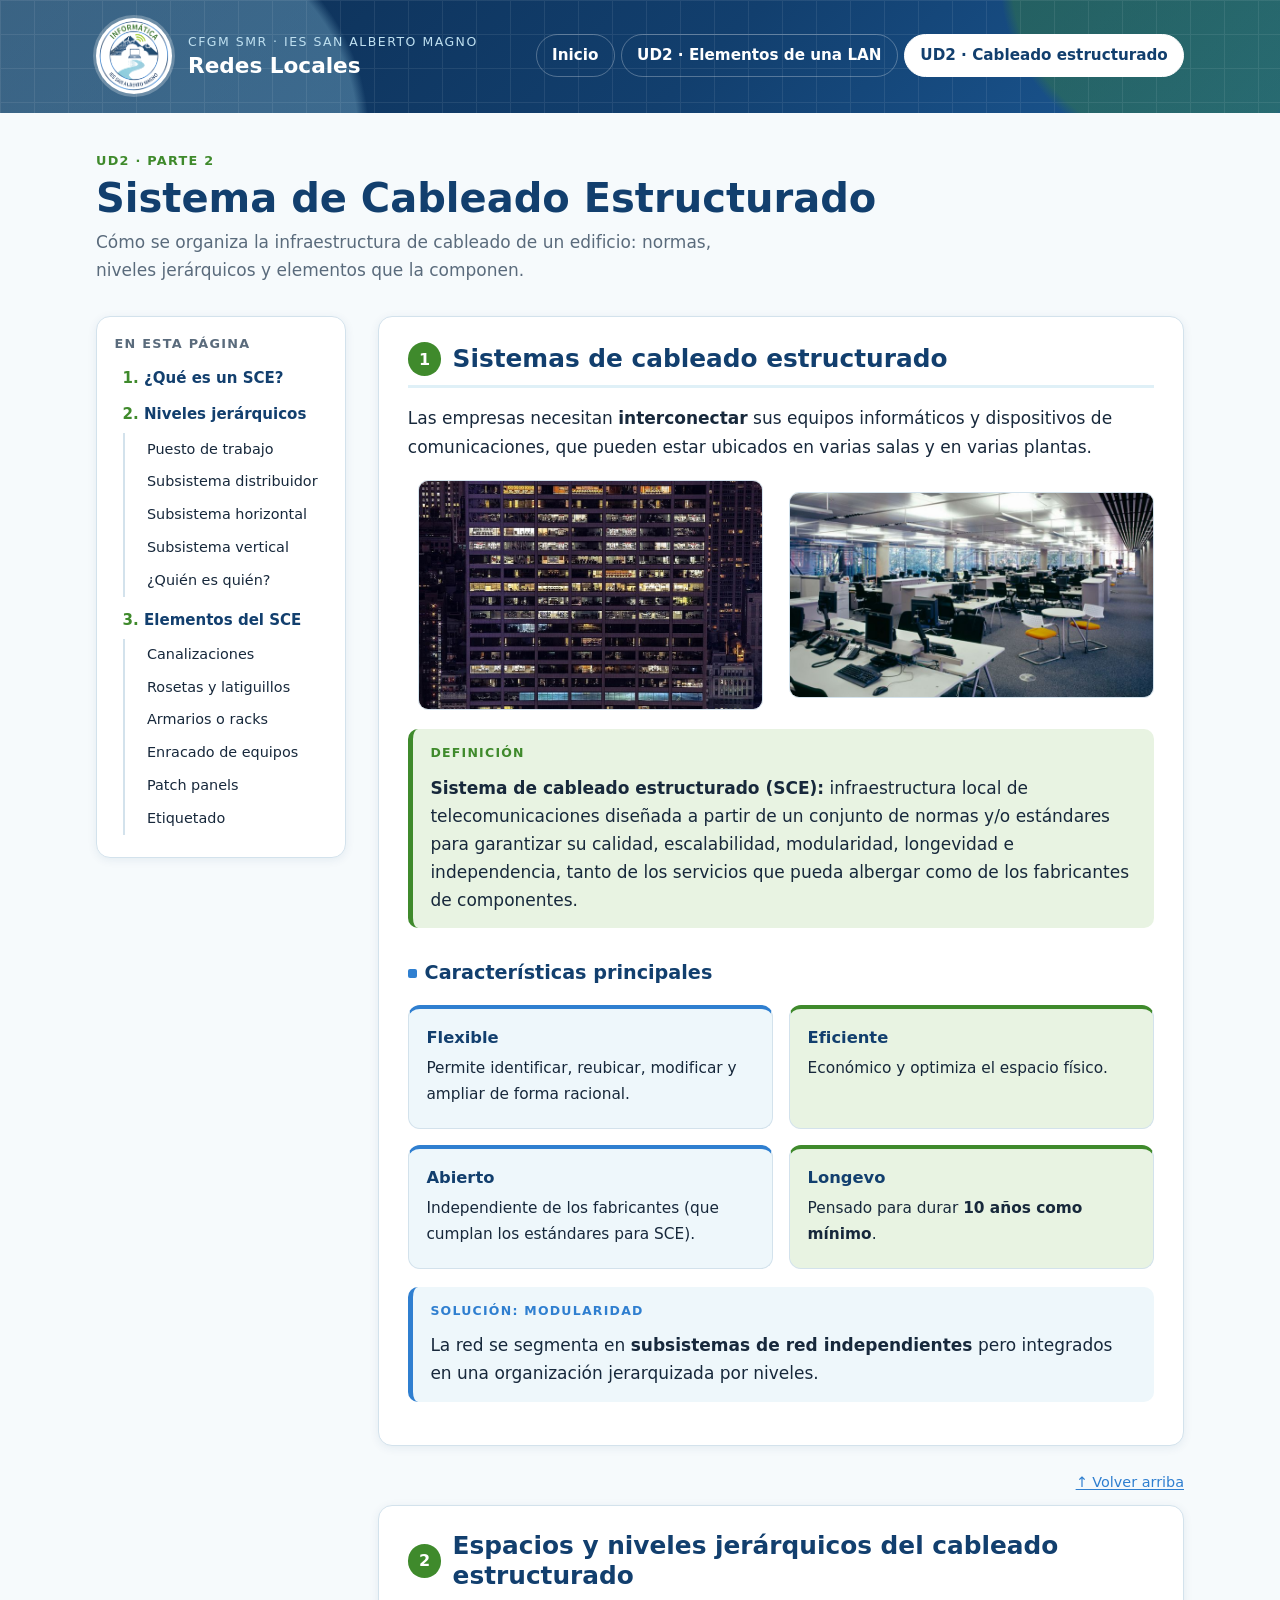
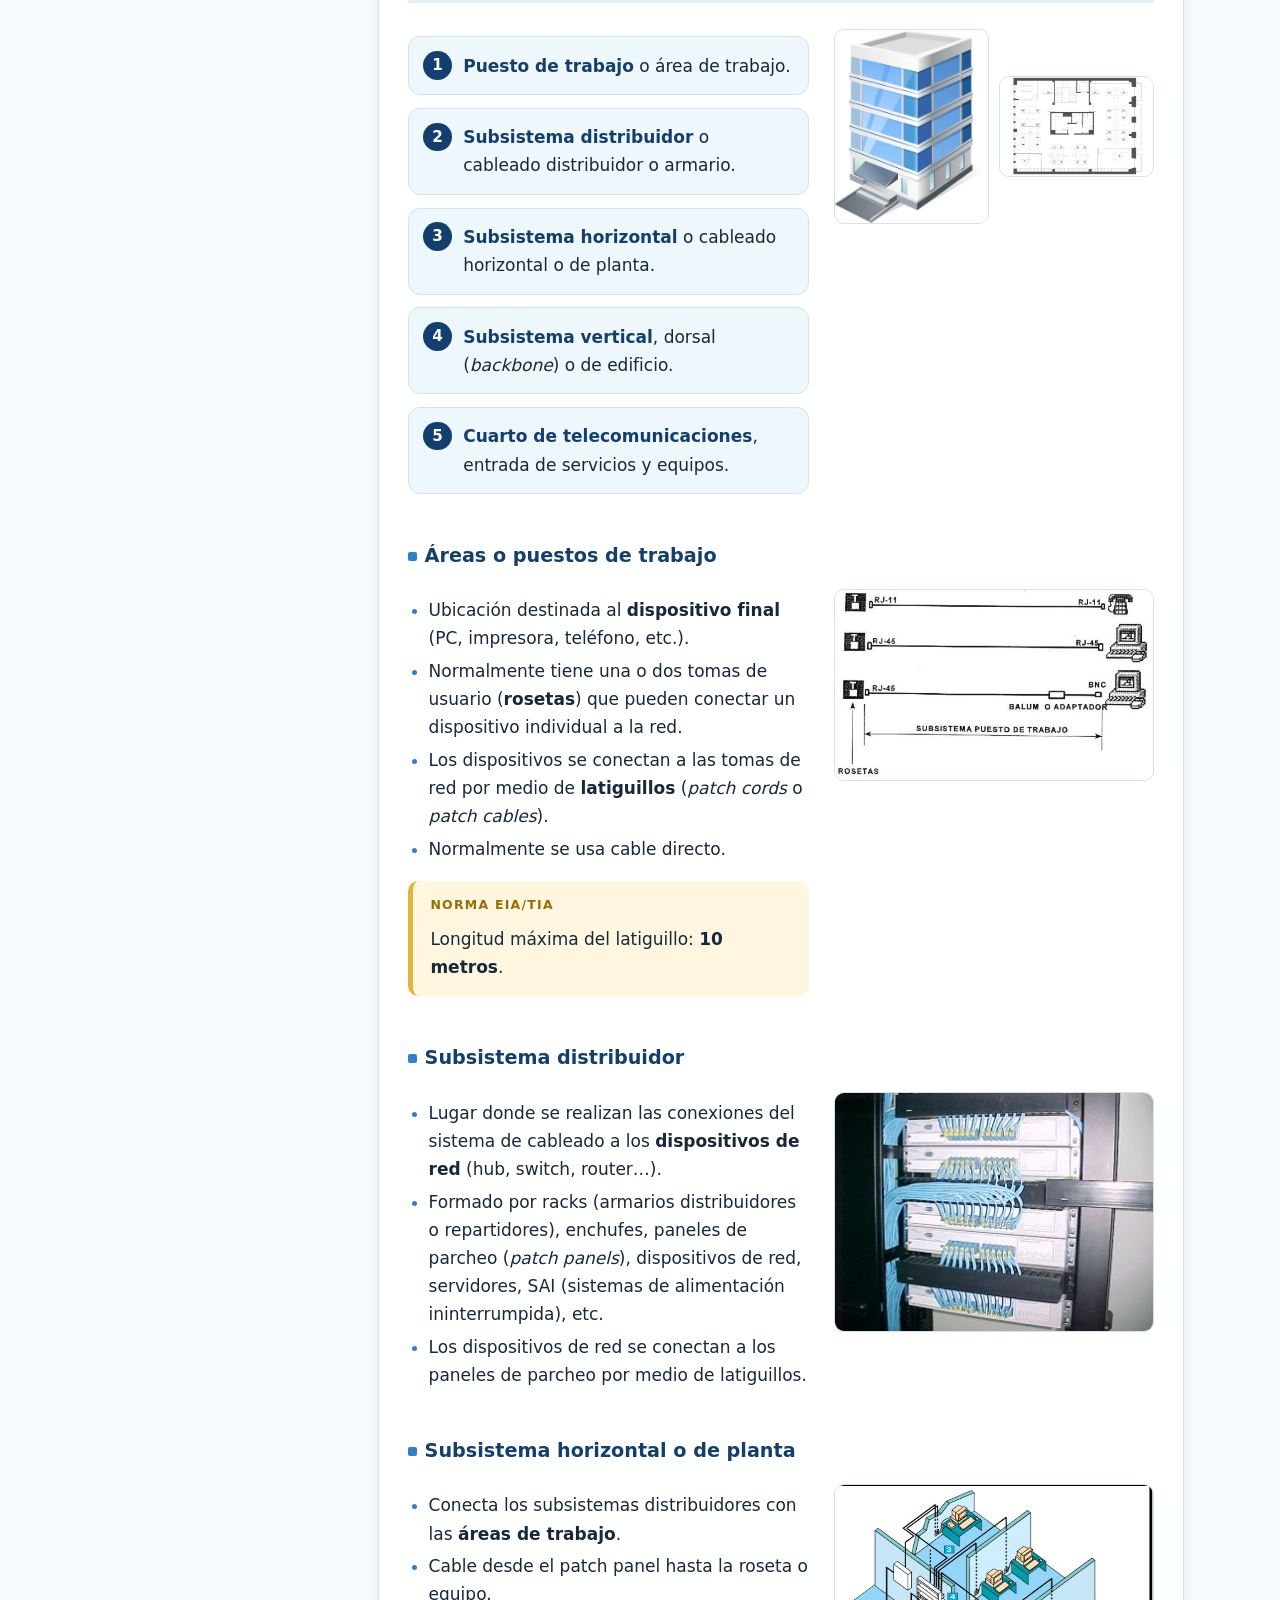
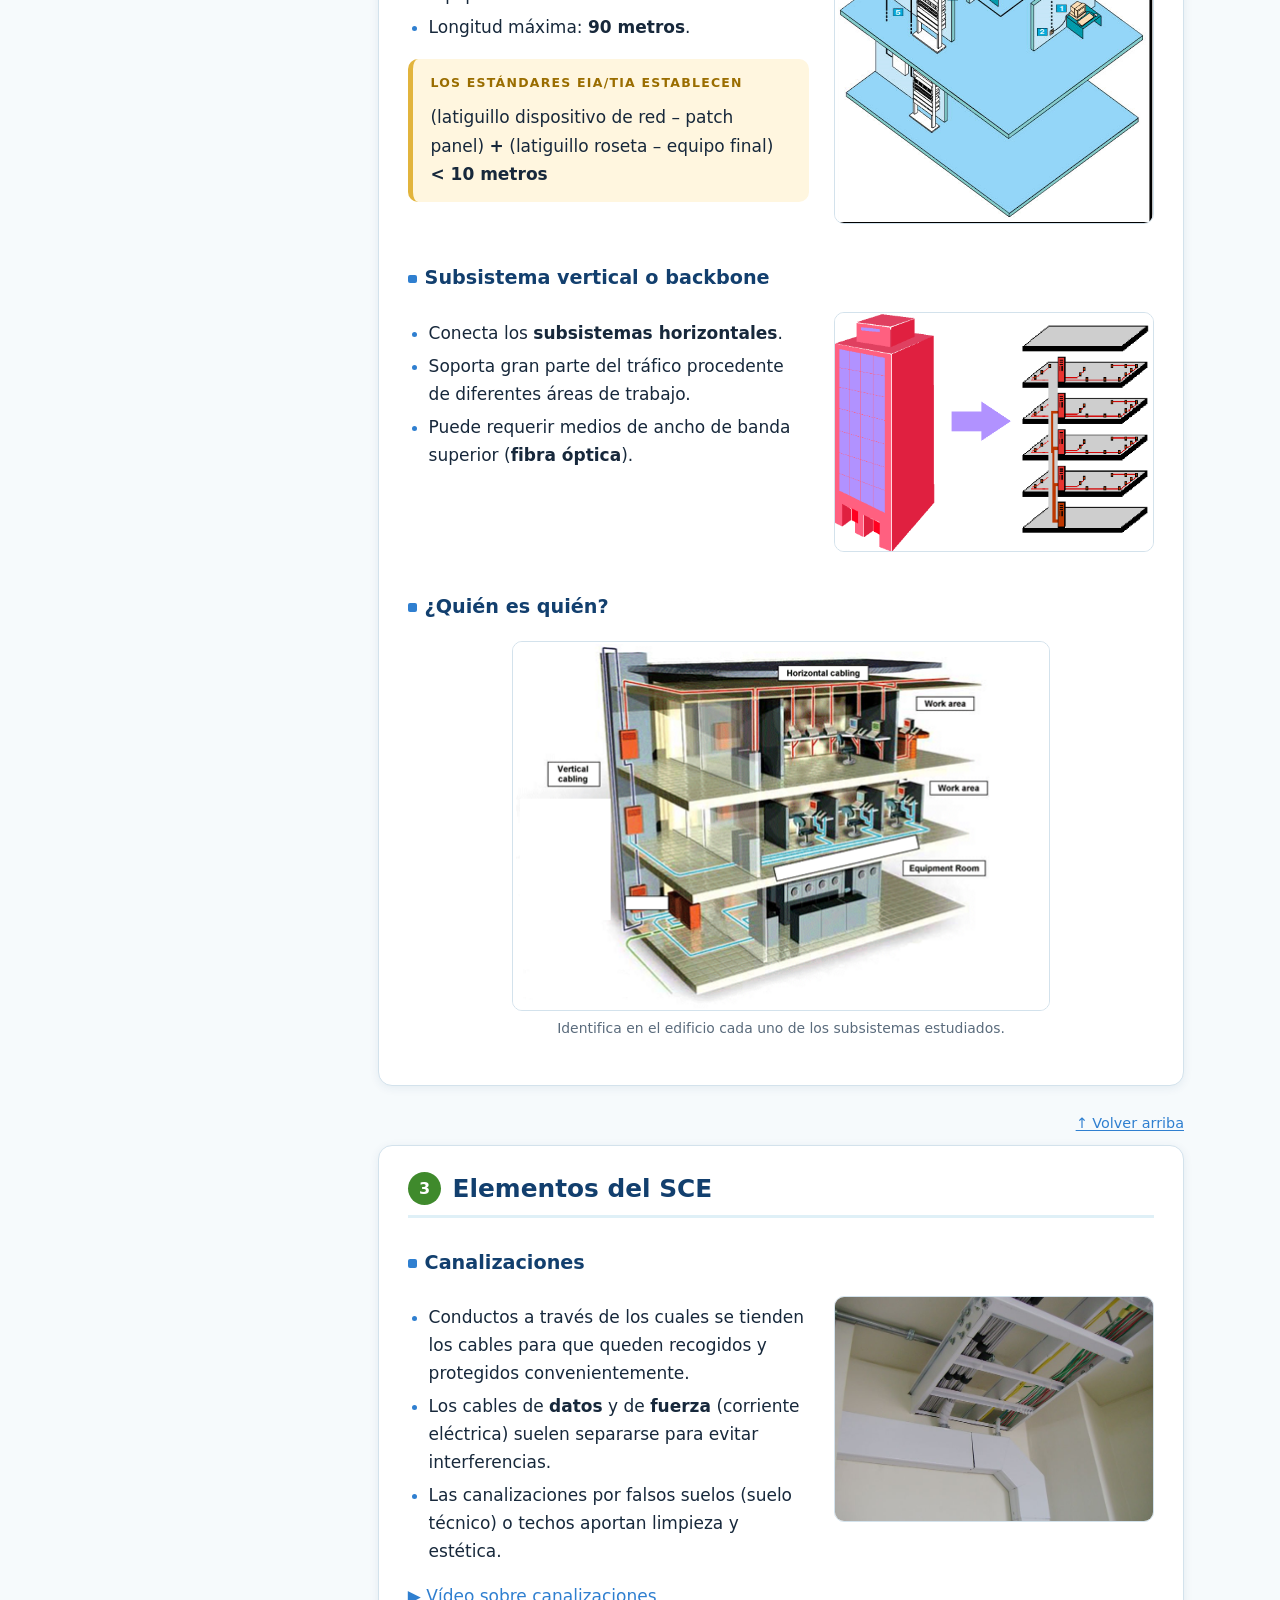
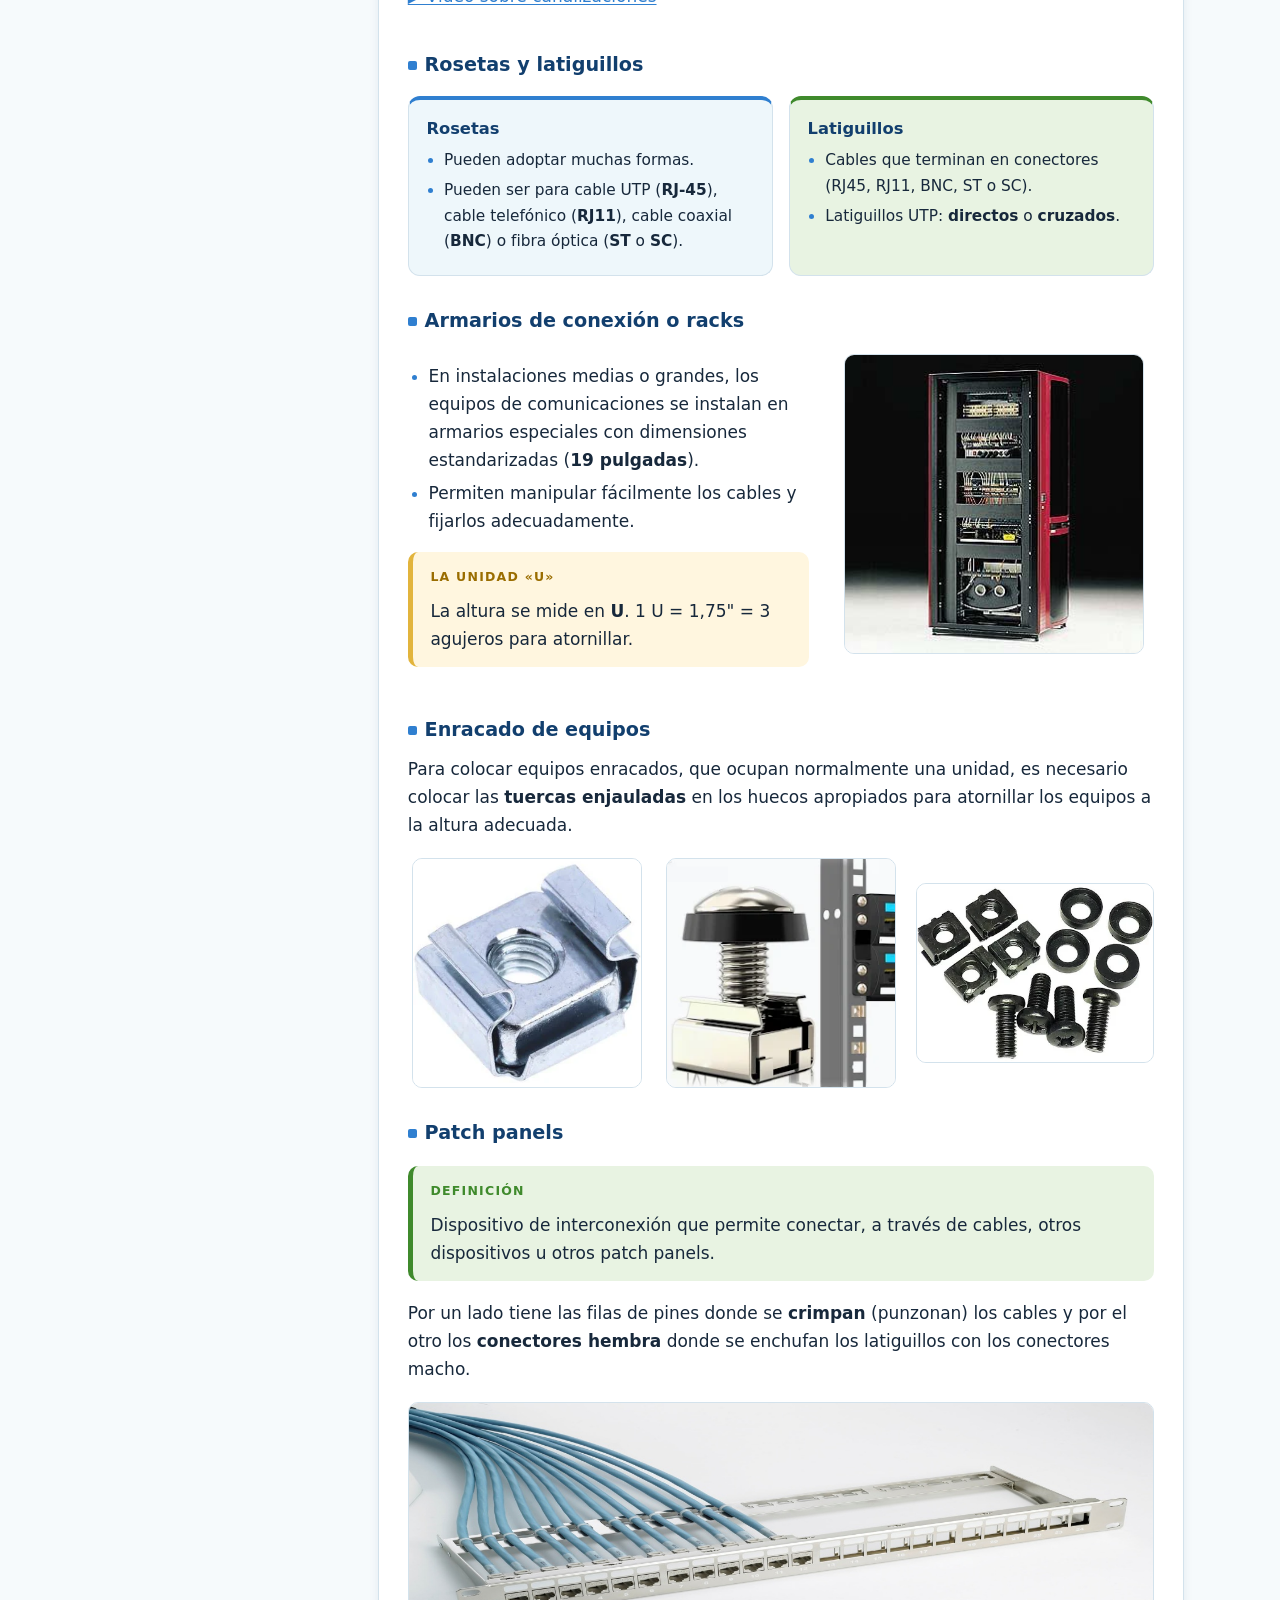
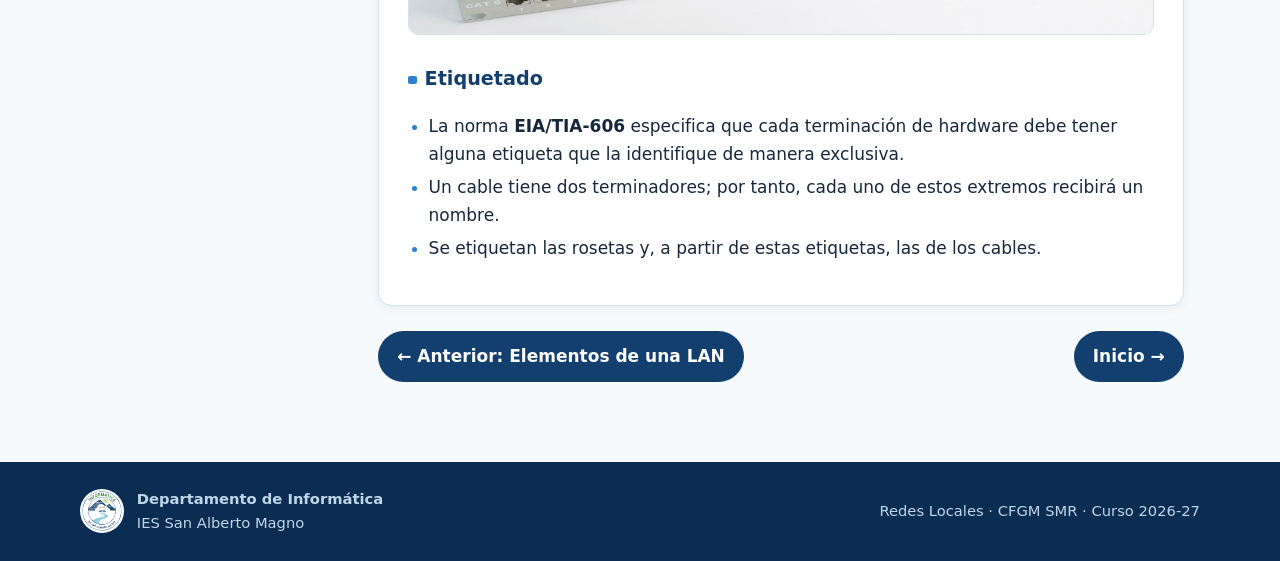
==== ud2-cableado-estructurado.html @ 454371d6 "first commit" ====
<!DOCTYPE html>
<html lang="es">
<head>
  <meta charset="utf-8">
  <meta name="viewport" content="width=device-width, initial-scale=1">
  <title>UD2 · Sistema de Cableado Estructurado · Redes Locales</title>
  <meta name="description" content="Sistema de cableado estructurado (SCE): características, niveles jerárquicos y elementos: canalizaciones, rosetas, racks, patch panels y etiquetado.">
  <link rel="icon" href="img/logo.png" type="image/png">
  <link rel="stylesheet" href="css/style.css">
</head>
<body>
  <a class="skip" href="#contenido">Saltar al contenido</a>

  <header class="site-header">
    <div class="header-inner">
      <a class="brand" href="index.html">
        <img src="img/logo.png" alt="Logo de Informática, IES San Alberto Magno" width="76" height="76">
        <span class="brand-text">
          <small>CFGM SMR · IES San Alberto Magno</small>
          <strong>Redes Locales</strong>
        </span>
      </a>
      <nav class="main-nav" aria-label="Principal">
        <ul>
          <li><a href="index.html">Inicio</a></li>
          <li><a href="ud2-elementos-lan.html">UD2 · Elementos de una LAN</a></li>
          <li><a href="ud2-cableado-estructurado.html" aria-current="page">UD2 · Cableado estructurado</a></li>
        </ul>
      </nav>
    </div>
  </header>

  <div class="wrap">
    <div class="page-title">
      <span class="eyebrow">UD2 · Parte 2</span>
      <h1>Sistema de Cableado Estructurado</h1>
      <p>Cómo se organiza la infraestructura de cableado de un edificio: normas, niveles jerárquicos y elementos que la componen.</p>
    </div>

    <div class="layout">
      <nav class="toc" aria-label="Índice de esta página">
        <h2>En esta página</h2>
        <ol>
          <li><a href="#sce">¿Qué es un SCE?</a></li>
          <li><a href="#niveles">Niveles jerárquicos</a>
            <ol>
              <li><a href="#puesto">Puesto de trabajo</a></li>
              <li><a href="#distribuidor">Subsistema distribuidor</a></li>
              <li><a href="#horizontal">Subsistema horizontal</a></li>
              <li><a href="#vertical">Subsistema vertical</a></li>
              <li><a href="#quien">¿Quién es quién?</a></li>
            </ol>
          </li>
          <li><a href="#elementos">Elementos del SCE</a>
            <ol>
              <li><a href="#canalizaciones">Canalizaciones</a></li>
              <li><a href="#rosetas">Rosetas y latiguillos</a></li>
              <li><a href="#racks">Armarios o racks</a></li>
              <li><a href="#enracado">Enracado de equipos</a></li>
              <li><a href="#patch">Patch panels</a></li>
              <li><a href="#etiquetado">Etiquetado</a></li>
            </ol>
          </li>
        </ol>
      </nav>

      <main id="contenido" class="content">

        <!-- ====================== 1. SCE ====================== -->
        <section id="sce">
          <h2><span class="num">1</span> Sistemas de cableado estructurado</h2>
          <p>Las empresas necesitan <strong>interconectar</strong> sus equipos informáticos y dispositivos de comunicaciones, que pueden estar ubicados en varias salas y en varias plantas.</p>
          <div class="fig-row">
            <figure><img src="img/b-s02-2.jpg" alt="Fachada nocturna de un gran edificio de oficinas con las plantas iluminadas" width="900" height="600"></figure>
            <figure><img src="img/b-s02-1.jpg" alt="Gran sala de oficina diáfana con muchos puestos de trabajo con ordenador" width="800" height="450"></figure>
          </div>

          <div class="definicion">
            <span class="caja-titulo">Definición</span>
            <p><strong>Sistema de cableado estructurado (SCE):</strong> infraestructura local de telecomunicaciones diseñada a partir de un conjunto de normas y/o estándares para garantizar su calidad, escalabilidad, modularidad, longevidad e independencia, tanto de los servicios que pueda albergar como de los fabricantes de componentes.</p>
          </div>

          <h3>Características principales</h3>
          <div class="cards dos">
            <div class="card"><h4>Flexible</h4><p>Permite identificar, reubicar, modificar y ampliar de forma racional.</p></div>
            <div class="card verde"><h4>Eficiente</h4><p>Económico y optimiza el espacio físico.</p></div>
            <div class="card"><h4>Abierto</h4><p>Independiente de los fabricantes (que cumplan los estándares para SCE).</p></div>
            <div class="card verde"><h4>Longevo</h4><p>Pensado para durar <strong>10 años como mínimo</strong>.</p></div>
          </div>
          <div class="nota">
            <span class="caja-titulo">Solución: modularidad</span>
            <p>La red se segmenta en <strong>subsistemas de red independientes</strong> pero integrados en una organización jerarquizada por niveles.</p>
          </div>
        </section>
        <p class="arriba"><a href="#contenido">↑ Volver arriba</a></p>

        <!-- ====================== 2. NIVELES ====================== -->
        <section id="niveles">
          <h2><span class="num">2</span> Espacios y niveles jerárquicos del cableado estructurado</h2>
          <div class="split">
            <div>
              <ol class="pasos">
                <li><strong>Puesto de trabajo</strong> o área de trabajo.</li>
                <li><strong>Subsistema distribuidor</strong> o cableado distribuidor o armario.</li>
                <li><strong>Subsistema horizontal</strong> o cableado horizontal o de planta.</li>
                <li><strong>Subsistema vertical</strong>, dorsal (<em>backbone</em>) o de edificio.</li>
                <li><strong>Cuarto de telecomunicaciones</strong>, entrada de servicios y equipos.</li>
              </ol>
            </div>
            <div class="fig-row duo" style="margin:0">
              <figure><img src="img/b-s04-1.png" alt="Ilustración de un edificio de oficinas de varias plantas" width="700" height="881" style="max-height:260px"></figure>
              <figure><img src="img/b-s04-2.png" alt="Plano de una planta con las divisiones de las oficinas" width="1024" height="658"></figure>
            </div>
          </div>

          <h3 id="puesto">Áreas o puestos de trabajo</h3>
          <div class="split">
            <div>
              <ul>
                <li>Ubicación destinada al <strong>dispositivo final</strong> (PC, impresora, teléfono, etc.).</li>
                <li>Normalmente tiene una o dos tomas de usuario (<strong>rosetas</strong>) que pueden conectar un dispositivo individual a la red.</li>
                <li>Los dispositivos se conectan a las tomas de red por medio de <strong>latiguillos</strong> (<em>patch cords</em> o <em>patch cables</em>).</li>
                <li>Normalmente se usa cable directo.</li>
              </ul>
              <div class="dato">
                <span class="caja-titulo">Norma EIA/TIA</span>
                <p>Longitud máxima del latiguillo: <strong>10 metros</strong>.</p>
              </div>
            </div>
            <figure><img src="img/b-s05-1.jpg" alt="Esquema del subsistema de puesto de trabajo: rosetas RJ-11 y RJ-45 conectadas a teléfono y ordenador, con balun o adaptador para BNC" width="566" height="339"></figure>
          </div>

          <h3 id="distribuidor">Subsistema distribuidor</h3>
          <div class="split">
            <div>
              <ul>
                <li>Lugar donde se realizan las conexiones del sistema de cableado a los <strong>dispositivos de red</strong> (hub, switch, router…).</li>
                <li>Formado por racks (armarios distribuidores o repartidores), enchufes, paneles de parcheo (<em>patch panels</em>), dispositivos de red, servidores, SAI (sistemas de alimentación ininterrumpida), etc.</li>
                <li>Los dispositivos de red se conectan a los paneles de parcheo por medio de latiguillos.</li>
              </ul>
            </div>
            <figure><img src="img/b-s06-1.jpg" alt="Armario de comunicaciones con paneles de parcheo y latiguillos azules" width="320" height="240"></figure>
          </div>

          <h3 id="horizontal">Subsistema horizontal o de planta</h3>
          <div class="split">
            <div>
              <ul>
                <li>Conecta los subsistemas distribuidores con las <strong>áreas de trabajo</strong>.</li>
                <li>Cable desde el patch panel hasta la roseta o equipo.</li>
                <li>Longitud máxima: <strong>90 metros</strong>.</li>
              </ul>
              <div class="dato">
                <span class="caja-titulo">Los estándares EIA/TIA establecen</span>
                <p>(latiguillo dispositivo de red – patch panel) <strong>+</strong> (latiguillo roseta – equipo final) <strong>&lt; 10 metros</strong></p>
              </div>
            </div>
            <figure><img src="img/b-s07-1.png" alt="Ilustración isométrica del cableado horizontal que conecta una planta con sus puestos de trabajo" width="447" height="642" style="max-height:340px"></figure>
          </div>

          <h3 id="vertical">Subsistema vertical o backbone</h3>
          <div class="split">
            <div>
              <ul>
                <li>Conecta los <strong>subsistemas horizontales</strong>.</li>
                <li>Soporta gran parte del tráfico procedente de diferentes áreas de trabajo.</li>
                <li>Puede requerir medios de ancho de banda superior (<strong>fibra óptica</strong>).</li>
              </ul>
            </div>
            <figure><img src="img/b-s08-1.png" alt="Esquema del backbone vertical que une los armarios de cada planta del edificio" width="959" height="719"></figure>
          </div>

          <h3 id="quien">¿Quién es quién?</h3>
          <figure>
            <img src="img/b-s09-1.png" alt="Corte de un edificio de tres plantas que muestra el cableado horizontal, el cableado vertical (backbone), las áreas de trabajo y la sala de equipos" width="538" height="369">
            <figcaption>Identifica en el edificio cada uno de los subsistemas estudiados.</figcaption>
          </figure>
        </section>
        <p class="arriba"><a href="#contenido">↑ Volver arriba</a></p>

        <!-- ====================== 3. ELEMENTOS ====================== -->
        <section id="elementos">
          <h2><span class="num">3</span> Elementos del SCE</h2>

          <h3 id="canalizaciones">Canalizaciones</h3>
          <div class="split">
            <div>
              <ul>
                <li>Conductos a través de los cuales se tienden los cables para que queden recogidos y protegidos convenientemente.</li>
                <li>Los cables de <strong>datos</strong> y de <strong>fuerza</strong> (corriente eléctrica) suelen separarse para evitar interferencias.</li>
                <li>Las canalizaciones por falsos suelos (suelo técnico) o techos aportan limpieza y estética.</li>
              </ul>
              <p><a href="https://www.youtube.com/watch?v=LA5jQEYnXzE" rel="noopener">▶ Vídeo sobre canalizaciones</a></p>
            </div>
            <figure><img src="img/b-s10-1.png" alt="Canalización de cables instalada en el techo de una oficina" width="756" height="533"></figure>
          </div>

          <h3 id="rosetas">Rosetas y latiguillos</h3>
          <div class="cards">
            <div class="card">
              <h4>Rosetas</h4>
              <ul>
                <li>Pueden adoptar muchas formas.</li>
                <li>Pueden ser para cable UTP (<strong>RJ-45</strong>), cable telefónico (<strong>RJ11</strong>), cable coaxial (<strong>BNC</strong>) o fibra óptica (<strong>ST</strong> o <strong>SC</strong>).</li>
              </ul>
            </div>
            <div class="card verde">
              <h4>Latiguillos</h4>
              <ul>
                <li>Cables que terminan en conectores (RJ45, RJ11, BNC, ST o SC).</li>
                <li>Latiguillos UTP: <strong>directos</strong> o <strong>cruzados</strong>.</li>
              </ul>
            </div>
          </div>

          <h3 id="racks">Armarios de conexión o racks</h3>
          <div class="split">
            <div>
              <ul>
                <li>En instalaciones medias o grandes, los equipos de comunicaciones se instalan en armarios especiales con dimensiones estandarizadas (<strong>19 pulgadas</strong>).</li>
                <li>Permiten manipular fácilmente los cables y fijarlos adecuadamente.</li>
              </ul>
              <div class="dato">
                <span class="caja-titulo">La unidad «U»</span>
                <p>La altura se mide en <strong>U</strong>. 1 U = 1,75" = 3 agujeros para atornillar.</p>
              </div>
            </div>
            <figure><img src="img/b-s12-1.jpg" alt="Armario rack de 19 pulgadas con equipos de comunicaciones" width="300" height="300"></figure>
          </div>

          <h3 id="enracado">Enracado de equipos</h3>
          <p>Para colocar equipos enracados, que ocupan normalmente una unidad, es necesario colocar las <strong>tuercas enjauladas</strong> en los huecos apropiados para atornillar los equipos a la altura adecuada.</p>
          <div class="fig-row">
            <figure><img src="img/b-s13-1.png" alt="Tuerca enjaulada de metal" width="375" height="375"></figure>
            <figure><img src="img/b-s13-2.png" alt="Tornillo y tuerca enjaulada fijados en el montante de un rack" width="241" height="241"></figure>
            <figure><img src="img/b-s13-3.png" alt="Conjunto de tuercas enjauladas, tornillos y arandelas" width="375" height="282"></figure>
          </div>

          <h3 id="patch">Patch panels</h3>
          <div class="definicion">
            <span class="caja-titulo">Definición</span>
            <p>Dispositivo de interconexión que permite conectar, a través de cables, otros dispositivos u otros patch panels.</p>
          </div>
          <p>Por un lado tiene las filas de pines donde se <strong>crimpan</strong> (punzonan) los cables y por el otro los <strong>conectores hembra</strong> donde se enchufan los latiguillos con los conectores macho.</p>
          <figure><img src="img/b-s14-1.jpg" alt="Patch panel de 24 puertos con cables azules conectados por la parte trasera" width="1309" height="405" style="max-width:min(100%, 760px)"></figure>

          <h3 id="etiquetado">Etiquetado</h3>
          <ul>
            <li>La norma <strong>EIA/TIA-606</strong> especifica que cada terminación de hardware debe tener alguna etiqueta que la identifique de manera exclusiva.</li>
            <li>Un cable tiene dos terminadores; por tanto, cada uno de estos extremos recibirá un nombre.</li>
            <li>Se etiquetan las rosetas y, a partir de estas etiquetas, las de los cables.</li>
          </ul>
        </section>

        <nav class="pager" aria-label="Navegación entre unidades">
          <a href="ud2-elementos-lan.html">← Anterior: Elementos de una LAN</a>
          <a href="index.html">Inicio →</a>
        </nav>
      </main>
    </div>
  </div>

  <footer class="site-footer">
    <div class="wrap">
      <div class="f-brand">
        <img src="img/logo.png" alt="" width="44" height="44">
        <p><strong>Departamento de Informática</strong><br>IES San Alberto Magno</p>
      </div>
      <p>Redes Locales · CFGM SMR · Curso 2026-27</p>
    </div>
  </footer>
</body>
</html>
---- css/style.css ----
/* ==========================================================
   Apuntes SMR · Redes Locales · IES San Alberto Magno
   Solo HTML5 + CSS. Paleta tomada del logo de Informática.
   ========================================================== */

:root {
  --navy:   #123f6e;   /* azul oscuro del logo */
  --navy-2: #0c2d52;
  --blue:   #2f7fd0;   /* azul de la red/wifi */
  --sky:    #dff0f7;   /* azul glaciar */
  --sky-2:  #eef7fb;
  --green:  #3f8a2c;   /* verde del rótulo "Informática" */
  --green-2:#e8f3e2;
  --ink:    #17283b;
  --muted:  #5a6b7c;
  --line:   #d3e2ec;
  --paper:  #f6fafc;
  --white:  #ffffff;
  --warn:   #fff6df;
  --warn-b: #e2b43c;
  --radius: 14px;
  --shadow: 0 2px 10px rgba(18, 63, 110, .08);
  --font: "Segoe UI", system-ui, -apple-system, "Helvetica Neue", Arial, sans-serif;
  --mono: ui-monospace, "Cascadia Mono", Consolas, monospace;
}

*, *::before, *::after { box-sizing: border-box; }

html { scroll-behavior: smooth; scroll-padding-top: 5rem; }

body {
  margin: 0;
  font-family: var(--font);
  font-size: 1.0625rem;
  line-height: 1.65;
  color: var(--ink);
  background: var(--paper);
}

img { max-width: 100%; height: auto; display: block; }
a { color: var(--blue); text-underline-offset: 2px; }
a:hover { color: var(--navy); }
:focus-visible { outline: 3px solid var(--blue); outline-offset: 2px; border-radius: 4px; }

.skip {
  position: absolute; left: -999px; top: 0;
  background: var(--navy); color: #fff; padding: .6rem 1rem; z-index: 100;
}
.skip:focus { left: 0; }

/* ---------- Cabecera ---------- */
.site-header {
  background:
    radial-gradient(circle at 12% 120%, rgba(144,200,224,.35) 0 18%, transparent 19%),
    radial-gradient(circle at 92% -20%, rgba(63,138,44,.35) 0 14%, transparent 15%),
    linear-gradient(135deg, var(--navy-2), var(--navy) 55%, #1c5a97);
  color: #fff;
  position: relative;
  overflow: hidden;
}
.site-header::before {            /* rejilla tipo circuito */
  content: ""; position: absolute; inset: 0; opacity: .08;
  background-image:
    linear-gradient(#fff 1px, transparent 1px),
    linear-gradient(90deg, #fff 1px, transparent 1px);
  background-size: 34px 34px;
  pointer-events: none;
}
.header-inner {
  position: relative;
  max-width: 1120px; margin: 0 auto;
  padding: 1.1rem 1rem 1.2rem;
  display: flex; align-items: center; gap: 1.1rem;
}
.brand { display: flex; align-items: center; gap: 1rem; color: inherit; text-decoration: none; }
.brand img {
  width: 76px; height: 76px; flex: none;
  background: #fff; border-radius: 50%; padding: 3px;
  box-shadow: 0 0 0 3px rgba(255,255,255,.25);
}
.brand-text small {
  display: block; font-size: .78rem; letter-spacing: .12em; text-transform: uppercase;
  color: #bfe0f0;
}
.brand-text strong { display: block; font-size: 1.35rem; line-height: 1.2; }

.main-nav { margin-left: auto; }
.main-nav ul { list-style: none; margin: 0; padding: 0; display: flex; gap: .4rem; flex-wrap: wrap; justify-content: flex-end; }
.main-nav a {
  display: block; padding: .5rem .95rem; border-radius: 999px;
  color: #fff; text-decoration: none; font-weight: 600; font-size: .95rem;
  border: 1px solid rgba(255,255,255,.28);
}
.main-nav a:hover { background: rgba(255,255,255,.16); color: #fff; }
.main-nav a[aria-current="page"] { background: #fff; color: var(--navy); border-color: #fff; }

/* ---------- Estructura ---------- */
.wrap { max-width: 1120px; margin: 0 auto; padding: 0 1rem; }

.page-title { padding: 2rem 0 .5rem; }
.eyebrow {
  display: inline-block; font-size: .8rem; font-weight: 700; letter-spacing: .1em;
  text-transform: uppercase; color: var(--green);
}
.page-title h1 { margin: .15rem 0 .4rem; font-size: clamp(1.7rem, 4vw, 2.5rem); line-height: 1.15; color: var(--navy); }
.page-title p { margin: 0; color: var(--muted); max-width: 60ch; }

.layout { display: grid; grid-template-columns: 250px minmax(0, 1fr); gap: 2rem; align-items: start; padding: 1.5rem 0 3rem; }

/* ---------- Índice lateral ---------- */
.toc {
  position: sticky; top: 1rem;
  background: var(--white); border: 1px solid var(--line); border-radius: var(--radius);
  padding: 1rem 1.1rem; box-shadow: var(--shadow);
  max-height: calc(100vh - 2rem); overflow: auto;
  font-size: .94rem;
}
.toc h2 { margin: 0 0 .5rem; font-size: .8rem; letter-spacing: .1em; text-transform: uppercase; color: var(--muted); }
.toc ol { margin: 0; padding: 0; list-style: none; counter-reset: t; }
.toc > ol > li { counter-increment: t; margin: .15rem 0; }
.toc a { display: block; padding: .28rem .5rem; border-radius: 8px; color: var(--ink); text-decoration: none; }
.toc a:hover { background: var(--sky); color: var(--navy); }
.toc > ol > li > a { font-weight: 700; color: var(--navy); }
.toc > ol > li > a::before { content: counter(t) ". "; color: var(--green); }
.toc ol ol { padding-left: .9rem; border-left: 2px solid var(--line); margin: .1rem 0 .4rem .5rem; }
.toc ol ol a { font-size: .9rem; }

/* ---------- Contenido ---------- */
.content > section {
  background: var(--white); border: 1px solid var(--line); border-radius: var(--radius);
  box-shadow: var(--shadow); padding: 1.6rem 1.8rem; margin: 0 0 1.6rem;
}
.content h2 {
  margin: 0 0 1rem; font-size: 1.55rem; line-height: 1.2; color: var(--navy);
  padding-bottom: .6rem; border-bottom: 3px solid var(--sky);
  display: flex; align-items: center; gap: .7rem;
}
.content h2 .num {
  flex: none; display: inline-grid; place-items: center;
  width: 2.1rem; height: 2.1rem; border-radius: 50%;
  background: var(--green); color: #fff; font-size: 1rem;
}
.content h3 { margin: 1.8rem 0 .5rem; font-size: 1.2rem; color: var(--navy); }
.content h3::before { content: ""; display: inline-block; width: .55rem; height: .55rem; margin-right: .5rem; background: var(--blue); border-radius: 2px; transform: translateY(-1px); }
.content h4 { margin: 1.2rem 0 .3rem; font-size: 1.02rem; color: var(--green); }
.content p { margin: .6rem 0; }
.content ul, .content ol { padding-left: 1.3rem; }
.content li { margin: .3rem 0; }
.content li::marker { color: var(--blue); }

dl.glosario { margin: .8rem 0; }
dl.glosario dt { font-weight: 700; color: var(--navy); margin-top: .8rem; }
dl.glosario dd { margin: .15rem 0 0 0; padding-left: 1rem; border-left: 3px solid var(--sky); }

/* ---------- Figuras ---------- */
figure { margin: 1.2rem 0; text-align: center; }
figure img { margin: 0 auto; border-radius: 10px; border: 1px solid var(--line); background: #fff; }
figcaption { margin-top: .4rem; font-size: .87rem; color: var(--muted); }

.fig-row { display: grid; grid-template-columns: repeat(auto-fit, minmax(160px, 1fr)); gap: 1rem; align-items: center; margin: 1.2rem 0; }
.fig-row figure { margin: 0; }
.fig-row img { max-height: 230px; width: auto; }

.fig-row.duo { grid-template-columns: 1fr 1fr; gap: .6rem; }
.fig-row.duo img { max-height: 150px; }
.split { display: grid; grid-template-columns: minmax(0,1fr) minmax(0, 320px); gap: 1.6rem; align-items: start; }
.split.wide { grid-template-columns: minmax(0,1fr) minmax(0, 400px); }
.split figure { margin: .6rem 0; }

/* ---------- Cajas ---------- */
.nota, .definicion, .dato {
  margin: 1.1rem 0; padding: .9rem 1.1rem; border-radius: 10px; border-left: 5px solid;
}
.nota       { background: var(--sky-2); border-color: var(--blue); }
.definicion { background: var(--green-2); border-color: var(--green); }
.dato       { background: var(--warn); border-color: var(--warn-b); }
.nota > :first-child, .definicion > :first-child, .dato > :first-child { margin-top: 0; }
.nota > :last-child, .definicion > :last-child, .dato > :last-child { margin-bottom: 0; }
.caja-titulo { display: block; font-size: .78rem; font-weight: 800; letter-spacing: .1em; text-transform: uppercase; margin-bottom: .2rem; }
.nota .caja-titulo { color: var(--blue); }
.definicion .caja-titulo { color: var(--green); }
.dato .caja-titulo { color: #9a6d00; }

.formula {
  margin: 1rem 0; padding: .9rem 1rem; text-align: center;
  background: var(--navy); color: #fff; border-radius: 10px;
  font-family: var(--mono); font-size: 1.05rem; overflow-x: auto;
}

/* ---------- Actividades ---------- */
details.actividad {
  margin: 1.2rem 0; border: 2px dashed var(--green); border-radius: 12px;
  background: var(--green-2); padding: 0;
}
details.actividad > summary {
  cursor: pointer; list-style: none; padding: .8rem 1.1rem; font-weight: 700; color: var(--green);
  display: flex; align-items: center; gap: .6rem;
}
details.actividad > summary::-webkit-details-marker { display: none; }
details.actividad > summary::before { content: "✎"; font-size: 1.2rem; }
details.actividad > summary::after { content: "▾"; margin-left: auto; transition: transform .2s; }
details.actividad[open] > summary::after { transform: rotate(180deg); }
details.actividad > .actividad-cuerpo { padding: 0 1.1rem 1rem; }
details.actividad .actividad-cuerpo > :first-child { margin-top: 0; }
details.solucion { margin-top: .8rem; background: #fff; border: 1px solid var(--line); border-radius: 10px; }
details.solucion > summary { cursor: pointer; padding: .55rem .9rem; font-weight: 600; color: var(--navy); }
details.solucion > div { padding: 0 .9rem .9rem; }

/* ---------- Tablas ---------- */
.tabla-scroll { overflow-x: auto; margin: 1rem 0; border-radius: 10px; border: 1px solid var(--line); }
table { width: 100%; border-collapse: collapse; font-size: .96rem; background: #fff; }
caption { text-align: left; font-weight: 700; color: var(--navy); padding: .6rem .9rem; caption-side: top; background: var(--sky-2); }
th, td { padding: .6rem .8rem; text-align: left; border-bottom: 1px solid var(--line); vertical-align: top; }
thead th { background: var(--navy); color: #fff; font-weight: 600; white-space: nowrap; }
tbody th { background: var(--sky-2); color: var(--navy); }
tbody tr:nth-child(even) td { background: #f8fcfe; }
table.rellenar td { height: 3.2rem; background: repeating-linear-gradient(0deg, #fff 0 1.5rem, #eef3f6 1.5rem calc(1.5rem + 1px)); }

/* ---------- Tarjetas ---------- */
.cards { display: grid; grid-template-columns: repeat(auto-fit, minmax(230px, 1fr)); gap: 1rem; margin: 1rem 0; }
.cards.dos { grid-template-columns: repeat(2, minmax(0, 1fr)); }
@media (max-width: 680px) { .cards.dos { grid-template-columns: 1fr; } }
.card {
  background: var(--sky-2); border: 1px solid var(--line); border-radius: 12px; padding: 1rem 1.1rem;
  border-top: 4px solid var(--blue);
}
.card.verde { border-top-color: var(--green); background: var(--green-2); }
.card h4 { margin: 0 0 .3rem; color: var(--navy); }
.card p { margin: .3rem 0; font-size: .96rem; }
.card ul { margin: .3rem 0; padding-left: 1.1rem; font-size: .96rem; }
.etiqueta {
  display: inline-block; padding: .05rem .55rem; border-radius: 999px; font-size: .78rem; font-weight: 700;
  background: var(--navy); color: #fff; vertical-align: middle;
}
.etiqueta.verde { background: var(--green); }

/* ---------- Niveles / pasos ---------- */
ol.pasos { list-style: none; padding: 0; counter-reset: p; }
ol.pasos > li {
  counter-increment: p; position: relative; margin: .8rem 0; padding: .9rem 1rem .9rem 3.4rem;
  background: var(--sky-2); border: 1px solid var(--line); border-radius: 12px;
}
ol.pasos > li::before {
  content: counter(p); position: absolute; left: .9rem; top: .85rem;
  width: 1.8rem; height: 1.8rem; border-radius: 50%; background: var(--navy); color: #fff;
  display: grid; place-items: center; font-weight: 700; font-size: .95rem;
}
ol.pasos > li strong:first-child { color: var(--navy); }
ol.pasos ul { margin: .4rem 0 0; }

/* ---------- Enlaces de recursos ---------- */
ul.recursos { list-style: none; padding: 0; }
ul.recursos li { margin: .5rem 0; padding: .6rem .9rem; background: var(--sky-2); border-radius: 10px; border: 1px solid var(--line); word-break: break-word; }
ul.recursos li::before { content: "↗ "; color: var(--green); font-weight: 700; }

/* ---------- Portada ---------- */
.hero { padding: 2.5rem 0 1rem; }
.hero h1 { margin: 0 0 .6rem; font-size: clamp(1.9rem, 5vw, 3rem); line-height: 1.1; color: var(--navy); }
.hero p { max-width: 62ch; font-size: 1.15rem; color: var(--muted); margin: 0; }
.unidades { display: grid; grid-template-columns: repeat(auto-fit, minmax(300px, 1fr)); gap: 1.4rem; margin: 2rem 0 1rem; }
.unidad {
  display: flex; flex-direction: column;
  background: var(--white); border: 1px solid var(--line); border-radius: 18px; box-shadow: var(--shadow); overflow: hidden;
  text-decoration: none; color: inherit; transition: transform .15s, box-shadow .15s;
}
.unidad:hover { transform: translateY(-3px); box-shadow: 0 8px 24px rgba(18,63,110,.16); color: inherit; }
.unidad-img { height: 220px; overflow: hidden; background: var(--sky); }
.unidad-img img { width: 100%; height: 100%; object-fit: cover; border: 0; border-radius: 0; }
.unidad-img.contain img { object-fit: contain; padding: .6rem; background: #fff; }
.unidad-body { padding: 1.2rem 1.3rem 1.4rem; display: flex; flex-direction: column; gap: .5rem; flex: 1; }
.unidad h2 { margin: 0; font-size: 1.35rem; color: var(--navy); line-height: 1.2; }
.unidad p { margin: 0; color: var(--muted); font-size: .98rem; }
.unidad ul { margin: .2rem 0 0; padding-left: 1.1rem; font-size: .93rem; color: var(--ink); }
.unidad .ir { margin-top: auto; padding-top: .6rem; font-weight: 700; color: var(--green); }

/* ---------- Navegación entre páginas y pie ---------- */
.pager { display: flex; justify-content: space-between; gap: 1rem; flex-wrap: wrap; margin: 0 0 2rem; }
.pager a {
  padding: .7rem 1.2rem; border-radius: 999px; background: var(--navy); color: #fff; text-decoration: none; font-weight: 600;
}
.pager a:hover { background: var(--green); color: #fff; }
.arriba { text-align: right; margin: -.6rem 0 1.6rem; font-size: .9rem; }

.site-footer { background: var(--navy-2); color: #bfd6e8; padding: 1.6rem 1rem; font-size: .92rem; }
.site-footer .wrap { display: flex; gap: 1rem; align-items: center; flex-wrap: wrap; justify-content: space-between; padding: 0; }
.site-footer img { width: 44px; height: 44px; background: #fff; border-radius: 50%; padding: 2px; }
.site-footer p { margin: 0; }
.site-footer .f-brand { display: flex; gap: .8rem; align-items: center; }

/* ---------- Responsive ---------- */
@media (max-width: 920px) {
  .layout { grid-template-columns: minmax(0, 1fr); gap: 1rem; }
  .toc { position: static; max-height: none; }
  .split, .split.wide { grid-template-columns: 1fr; }
}
@media (max-width: 680px) {
  body { font-size: 1rem; }
  .header-inner { flex-direction: column; align-items: flex-start; }
  .main-nav { margin-left: 0; }
  .main-nav ul { justify-content: flex-start; }
  .brand img { width: 62px; height: 62px; }
  .content > section { padding: 1.2rem 1rem; }
  .content h2 { font-size: 1.3rem; }
}

@media (prefers-reduced-motion: reduce) {
  html { scroll-behavior: auto; }
  .unidad { transition: none; }
}

/* ---------- Impresión ---------- */
@media print {
  body { background: #fff; font-size: 11pt; }
  .site-header, .toc, .pager, .arriba, .site-footer, .skip { display: none; }
  .layout { display: block; padding: 0; }
  .content > section { box-shadow: none; border: 0; padding: 0; break-inside: auto; }
  details.actividad > .actividad-cuerpo, details.solucion > div { display: block; }
  figure, .card, table { break-inside: avoid; }
}
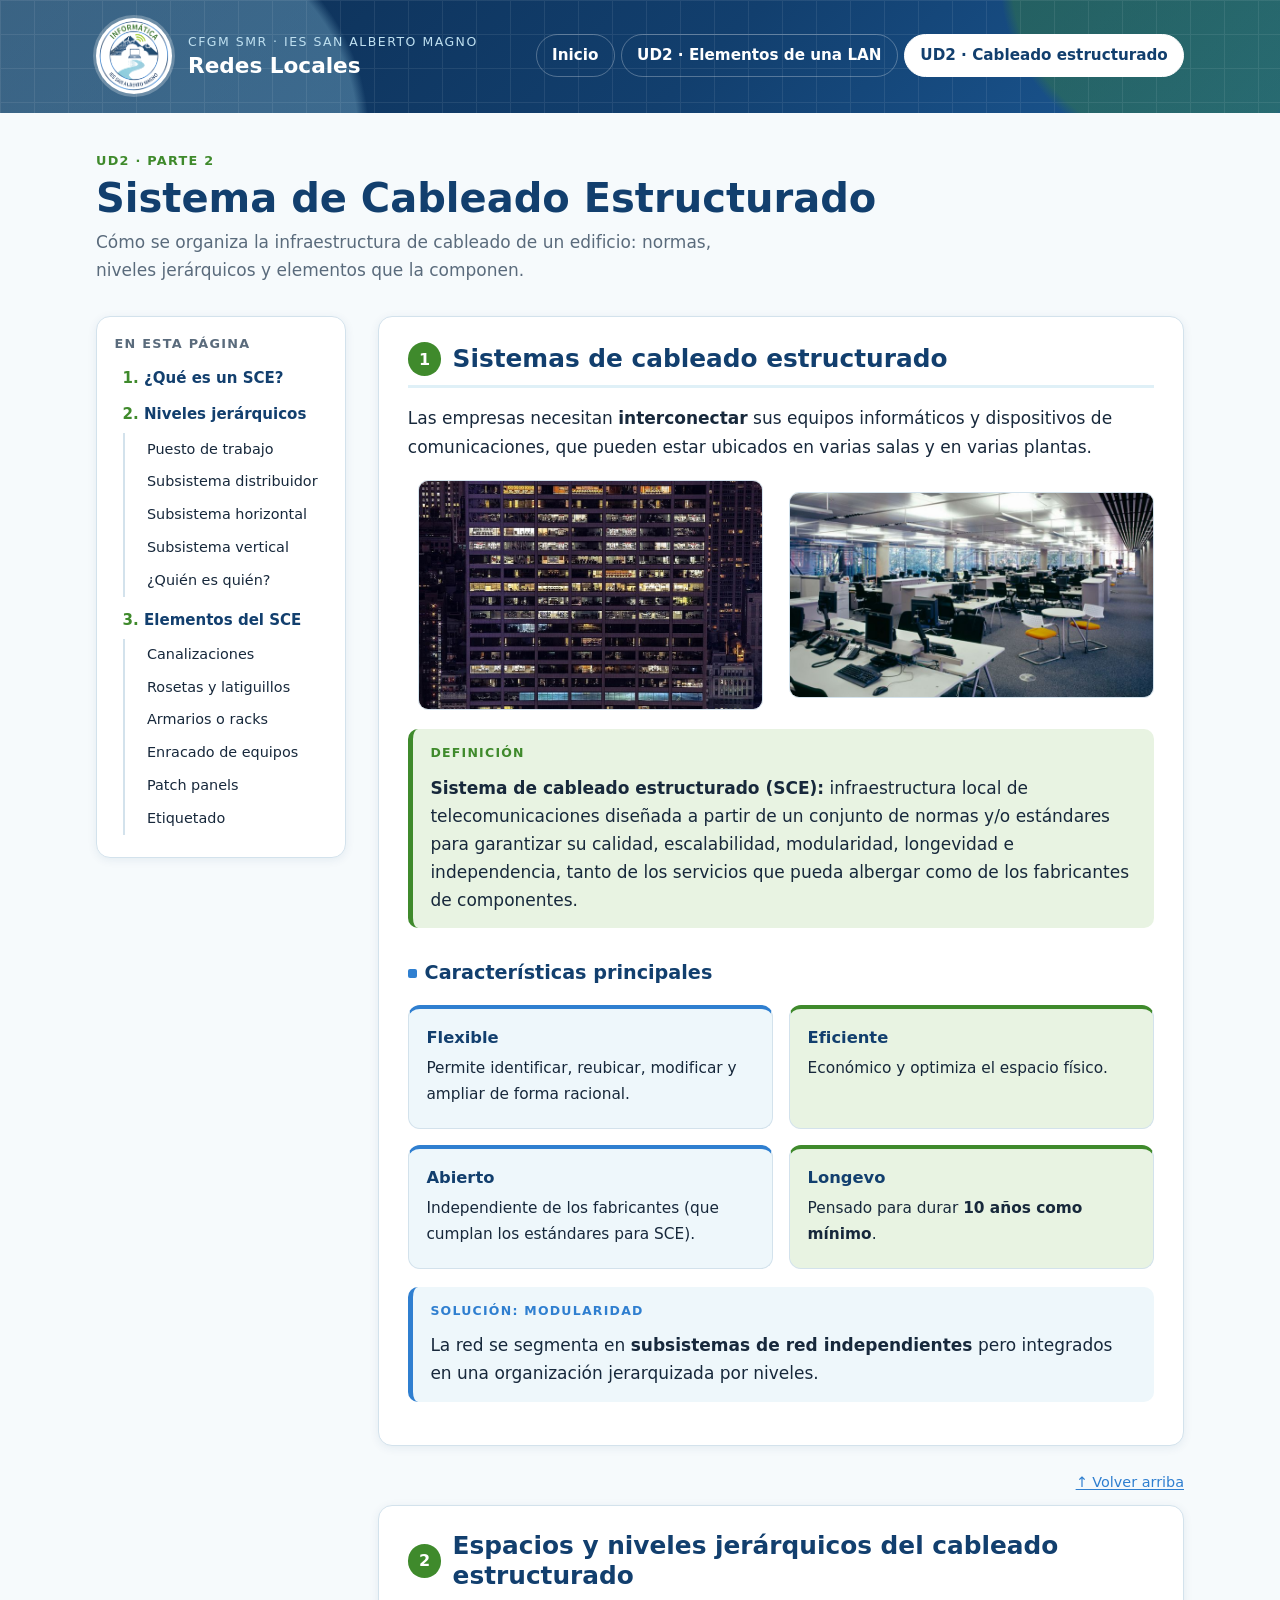
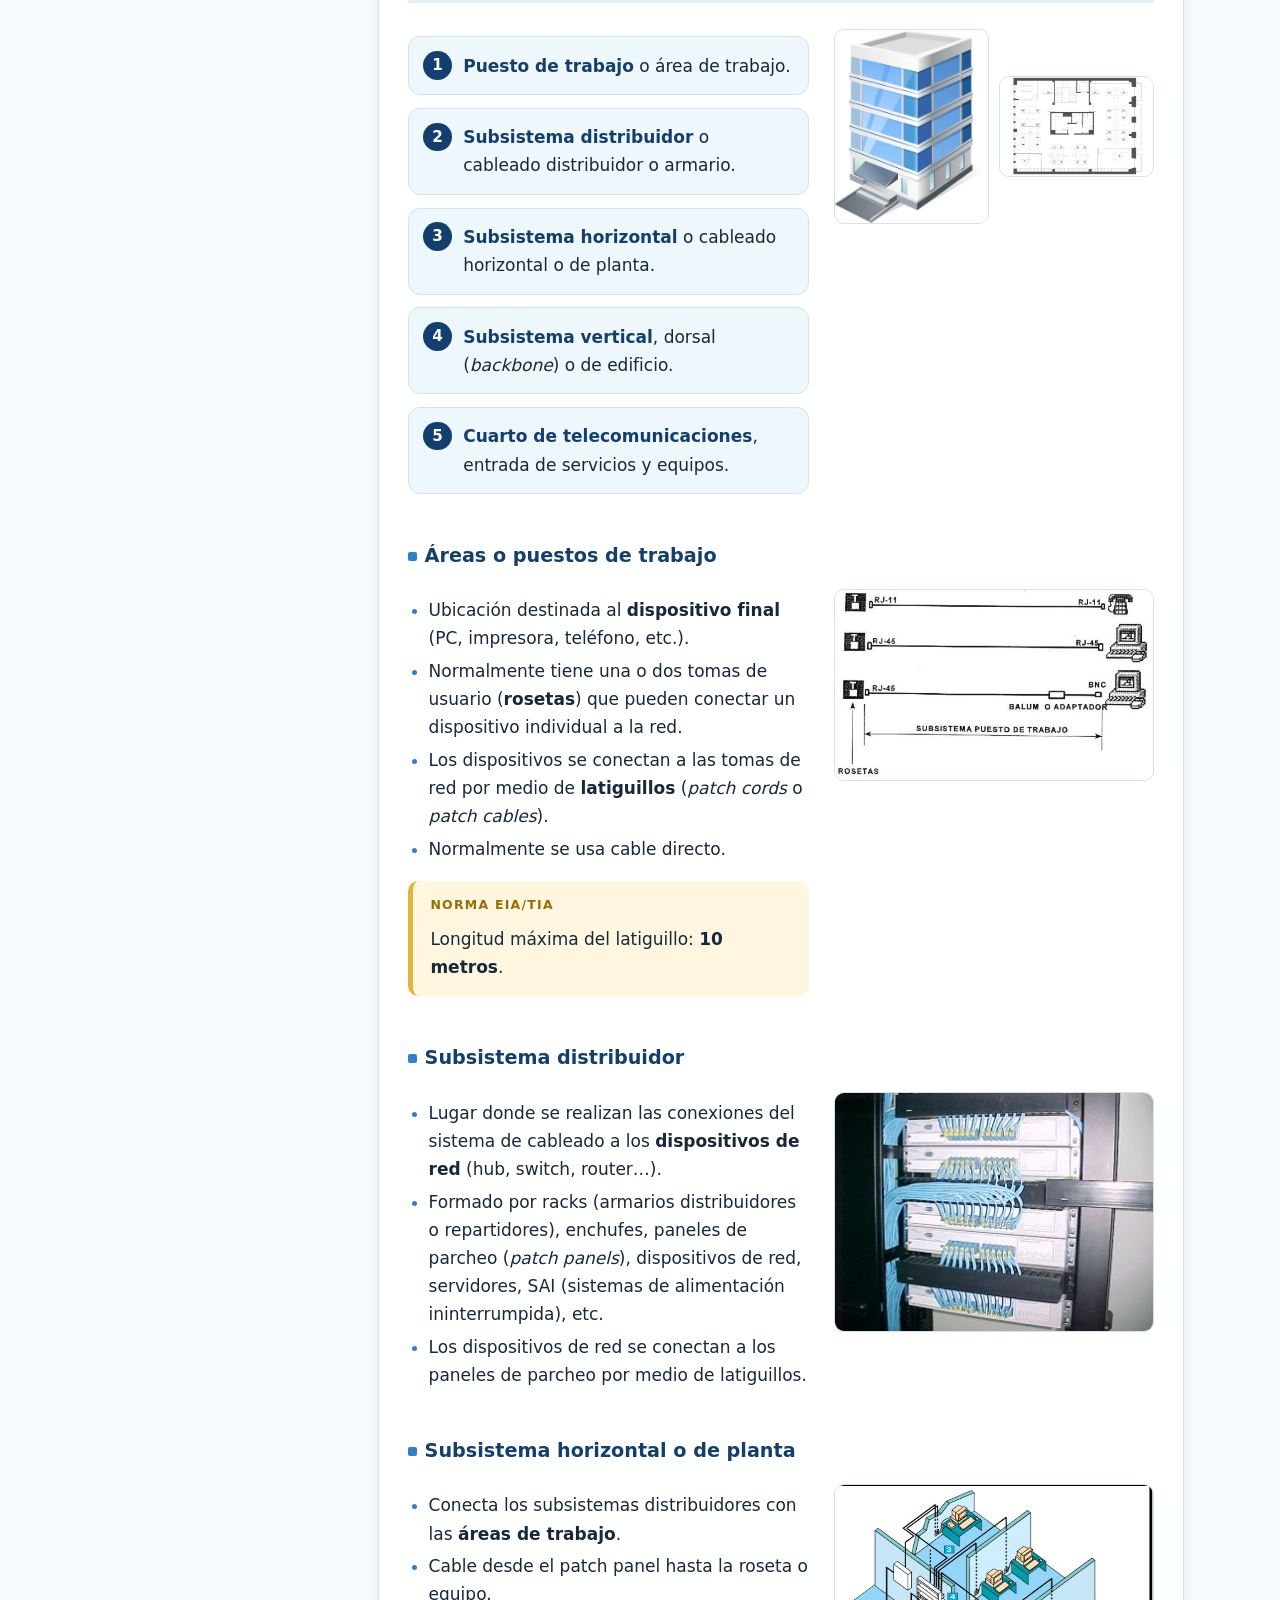
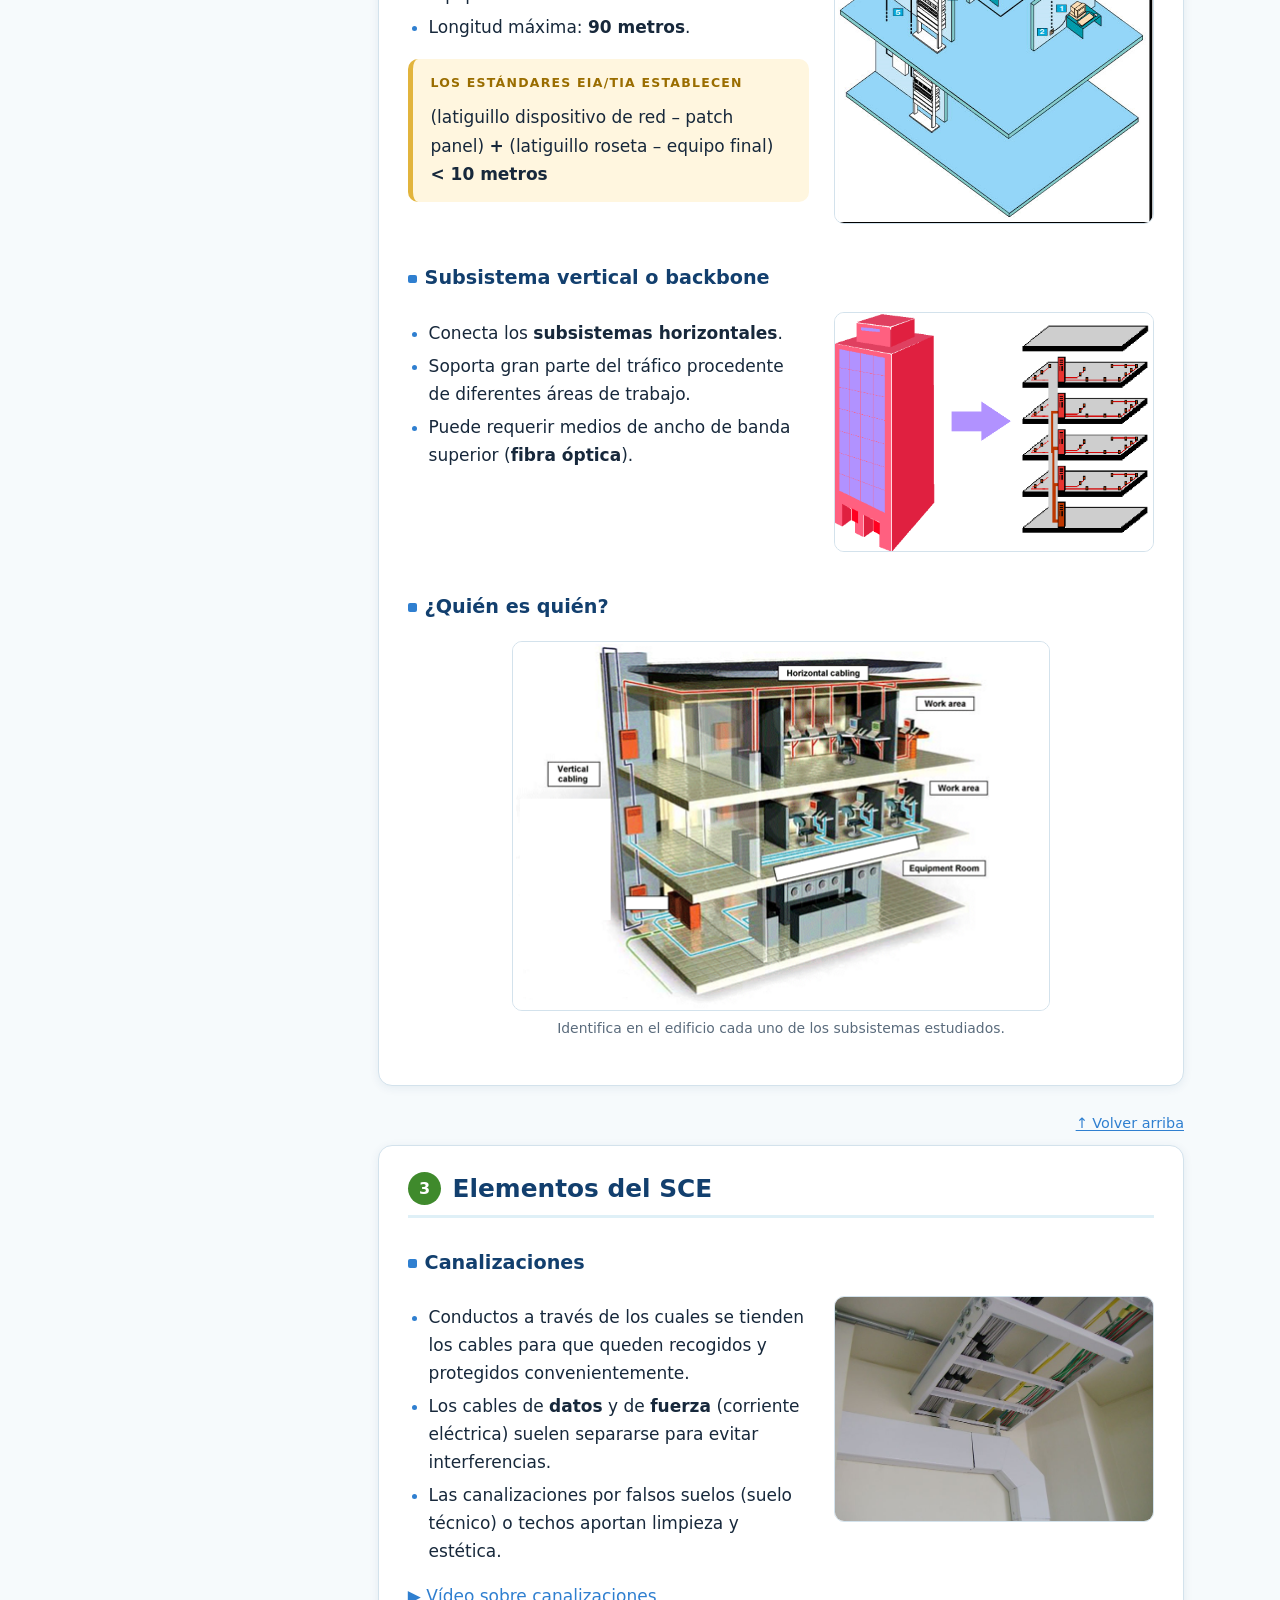
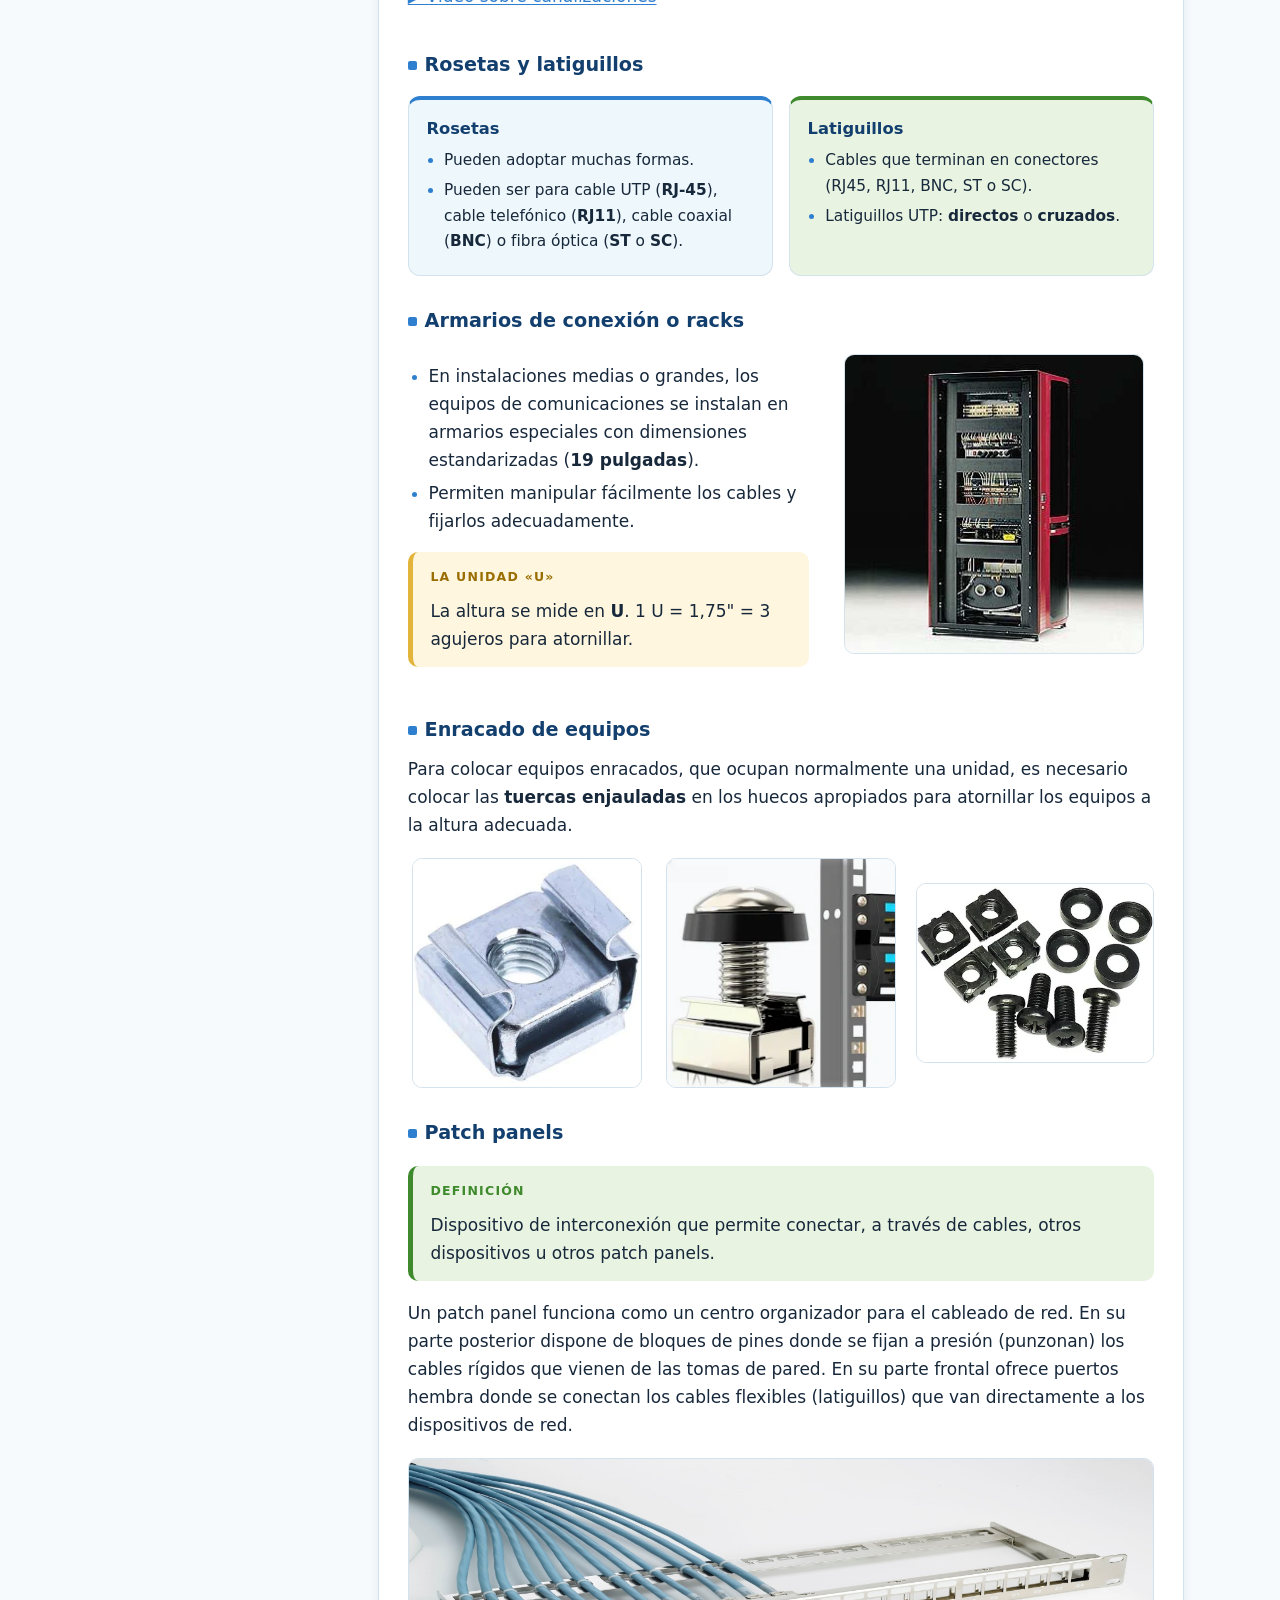
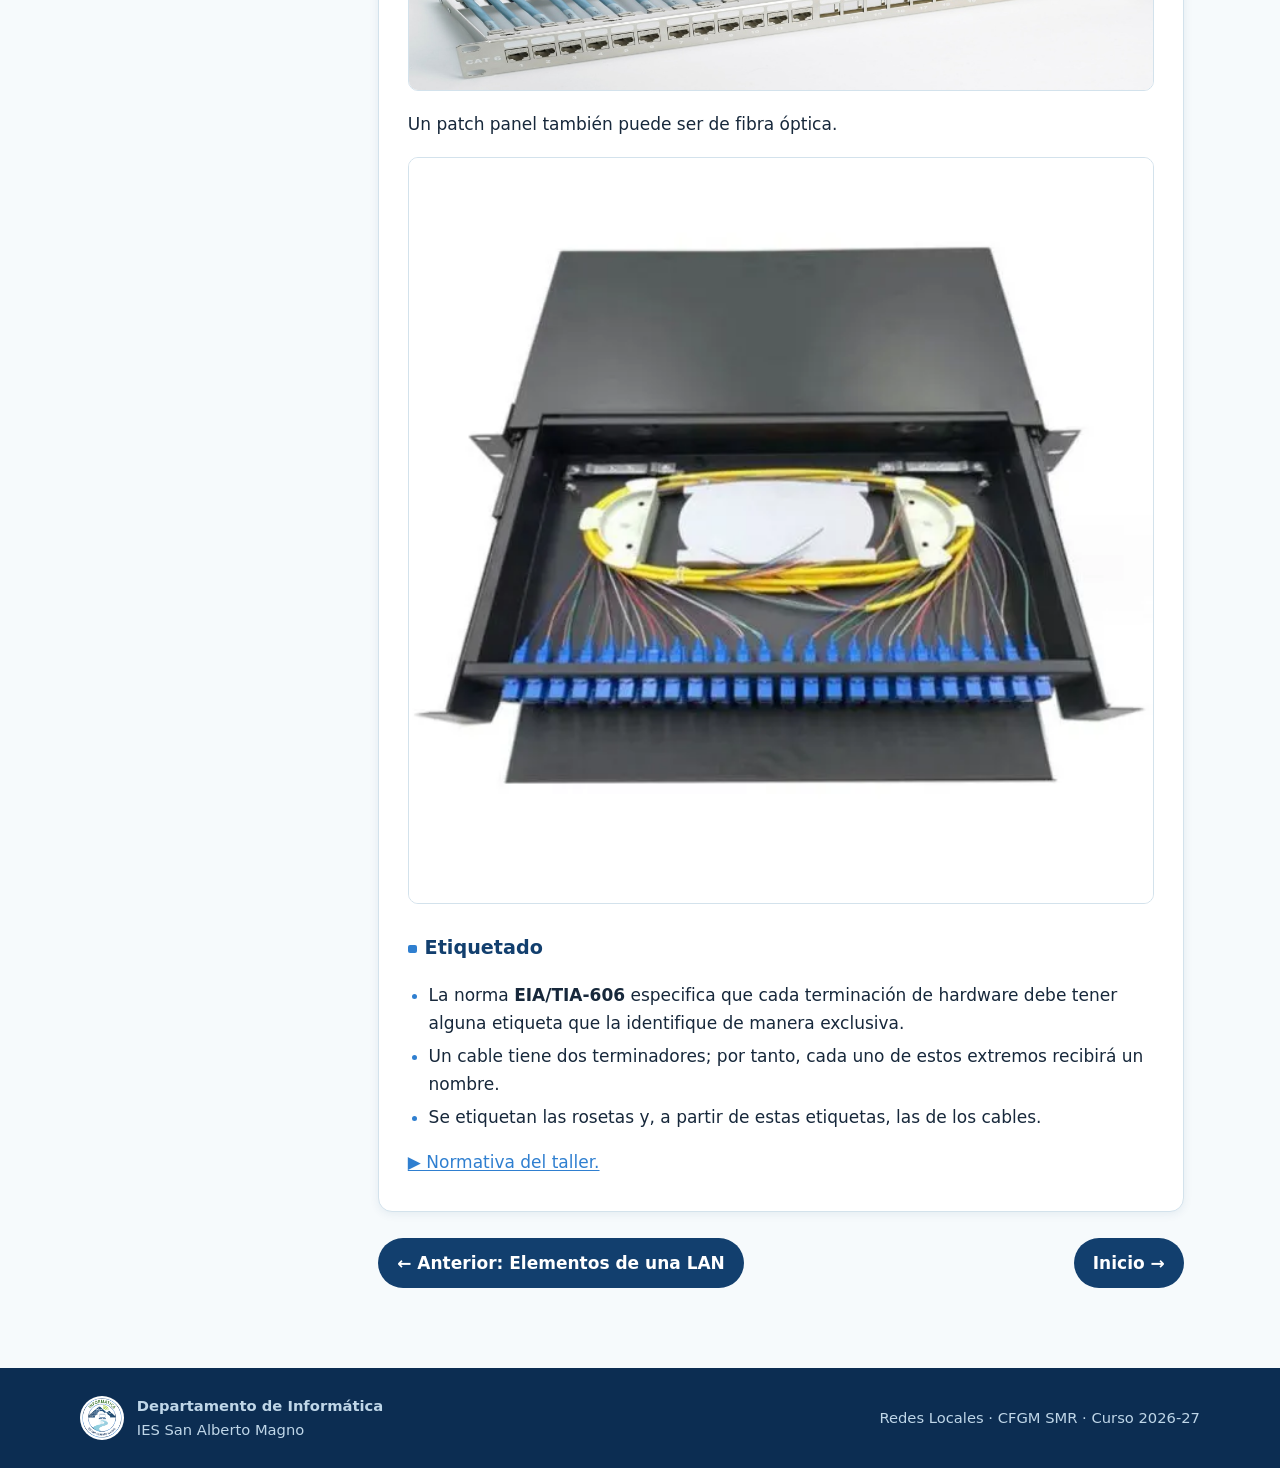
==== commit 1c414d4b: "enlaces nuevos" ====
--- a/ud2-cableado-estructurado.html
+++ b/ud2-cableado-estructurado.html
@@ -241,15 +241,17 @@
             <span class="caja-titulo">Definición</span>
             <p>Dispositivo de interconexión que permite conectar, a través de cables, otros dispositivos u otros patch panels.</p>
           </div>
-          <p>Por un lado tiene las filas de pines donde se <strong>crimpan</strong> (punzonan) los cables y por el otro los <strong>conectores hembra</strong> donde se enchufan los latiguillos con los conectores macho.</p>
+          <p>Un patch panel funciona como un centro organizador para el cableado de red. En su parte posterior dispone de bloques de pines donde se fijan a presión (punzonan) los cables rígidos que vienen de las tomas de pared. En su parte frontal ofrece puertos hembra donde se conectan los cables flexibles (latiguillos) que van directamente a los dispositivos de red.</p>
           <figure><img src="img/b-s14-1.jpg" alt="Patch panel de 24 puertos con cables azules conectados por la parte trasera" width="1309" height="405" style="max-width:min(100%, 760px)"></figure>
-
+          <p>Un patch panel también puede ser de fibra óptica.</p>
+          <figure><img src="img/b-s14-2.webp" alt="Patch panel de fibra óptica" width="1309" height="405" style="max-width:min(100%, 760px)"></figure>
           <h3 id="etiquetado">Etiquetado</h3>
           <ul>
             <li>La norma <strong>EIA/TIA-606</strong> especifica que cada terminación de hardware debe tener alguna etiqueta que la identifique de manera exclusiva.</li>
             <li>Un cable tiene dos terminadores; por tanto, cada uno de estos extremos recibirá un nombre.</li>
             <li>Se etiquetan las rosetas y, a partir de estas etiquetas, las de los cables.</li>
           </ul>
+          <p><a href="Normativa-Aula-Taller-Redes.html" target="_blank" rel="noopener noreferrer">▶ Normativa del taller.</a></p>
         </section>
 
         <nav class="pager" aria-label="Navegación entre unidades">
